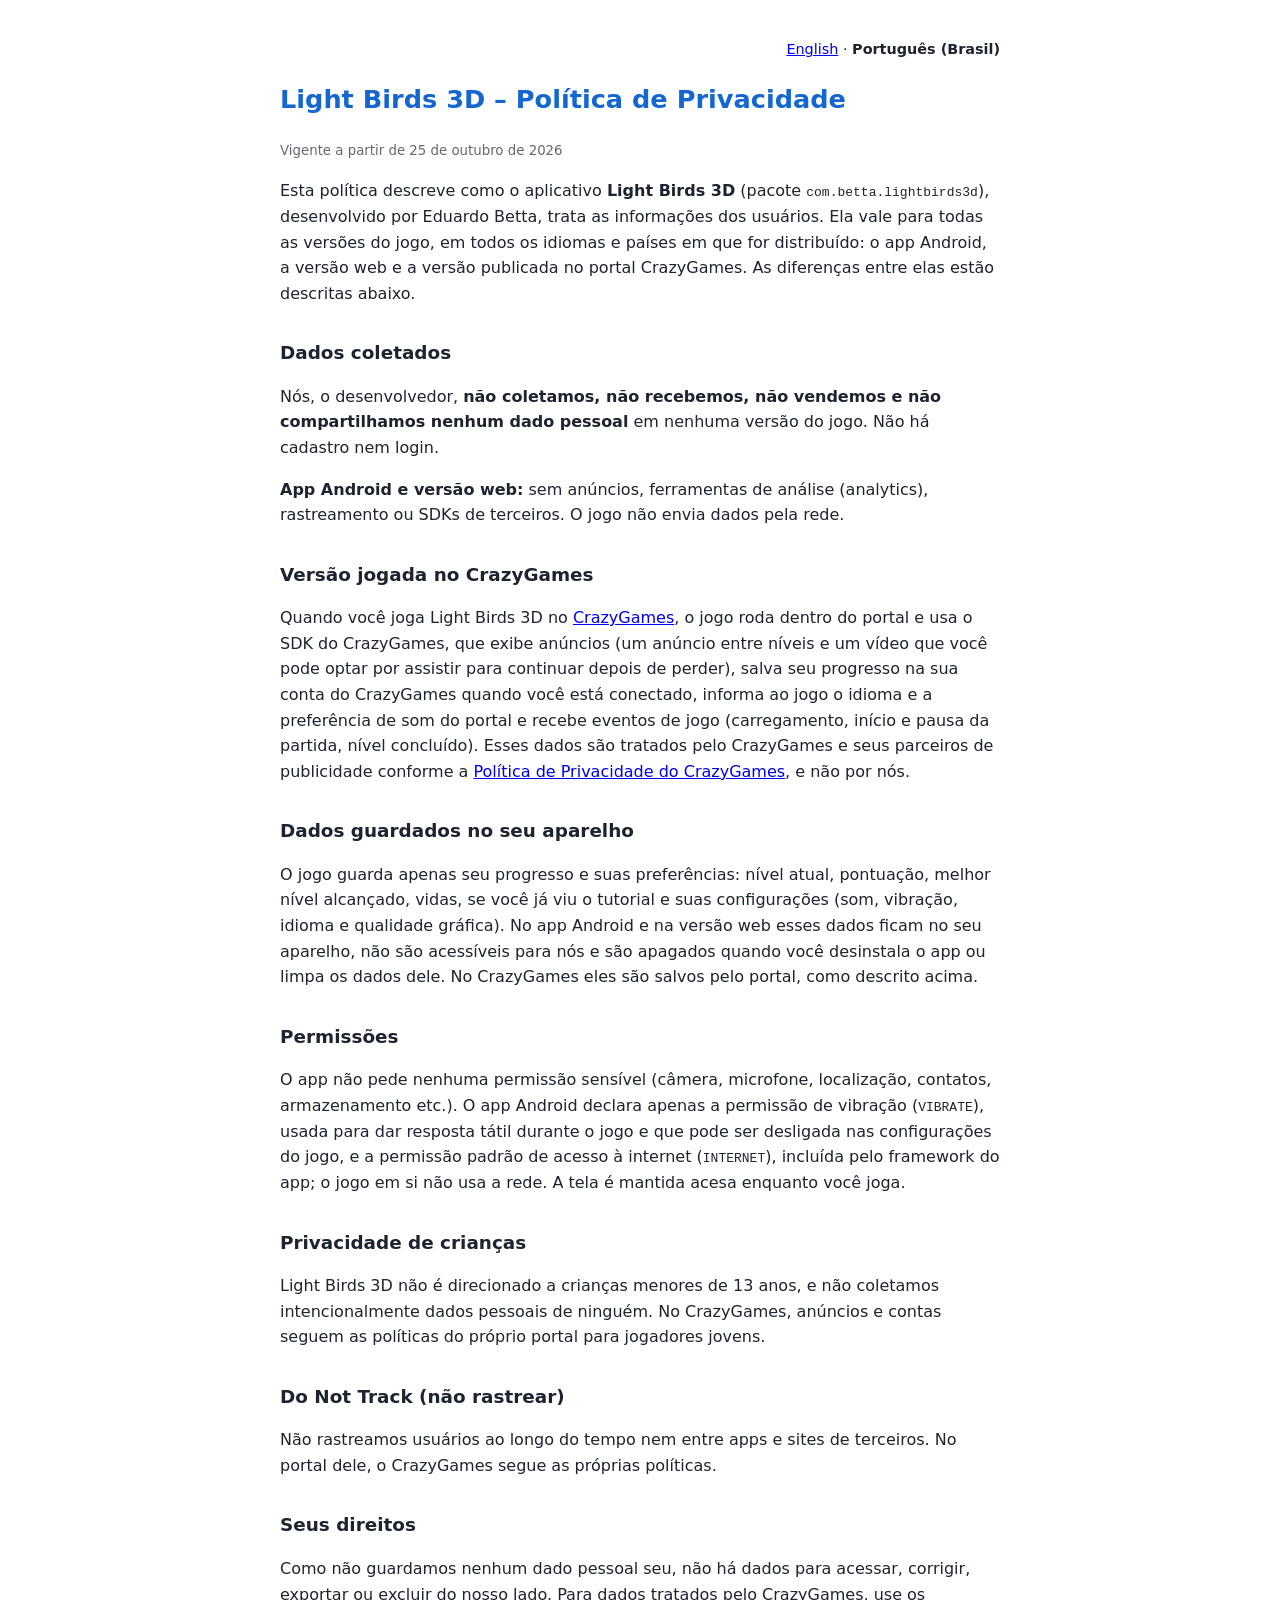
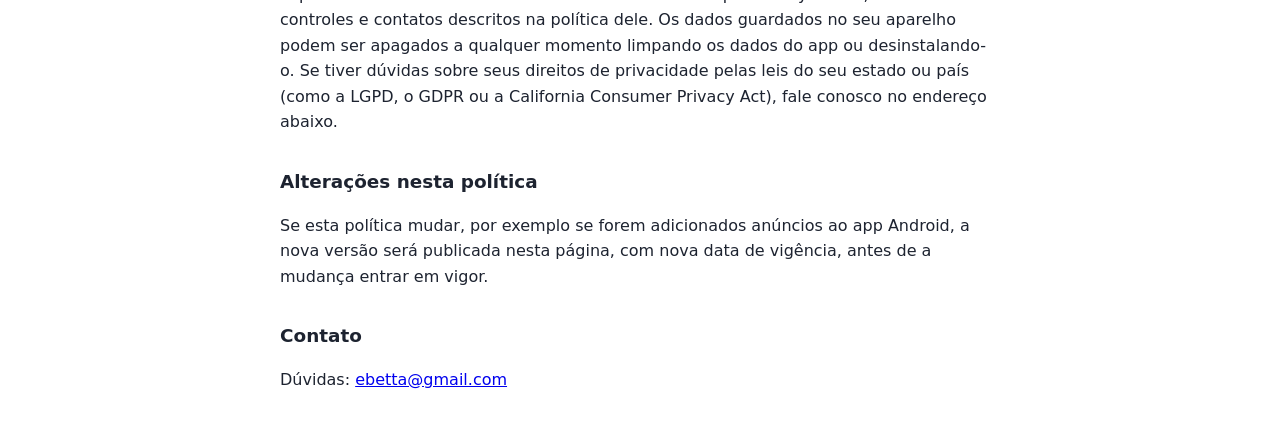
==== privacy-pt-BR.html @ 191fa33e "Política de privacidade do Light Birds 3D (inglês e português) Co-Authored-By: Claude Opus 5.5 <nore" ====
<!doctype html>
<html lang="pt-BR">
<head>
<meta charset="utf-8">
<meta name="viewport" content="width=device-width, initial-scale=1">
<title>Light Birds 3D – Política de Privacidade</title>
<link rel="alternate" hreflang="en" href="https://ebetta.github.io/lightbirds/privacy.html">
<link rel="alternate" hreflang="pt-BR" href="https://ebetta.github.io/lightbirds/privacy-pt-BR.html">
<link rel="alternate" hreflang="x-default" href="https://ebetta.github.io/lightbirds/privacy.html">
<style>
  body { font-family: system-ui, sans-serif; max-width: 720px; margin: 0 auto; padding: 24px 16px; line-height: 1.6; color: #1d2330; background: #fff; }
  h1 { color: #1466d1; font-size: 1.6rem; }
  h2 { font-size: 1.15rem; margin-top: 2rem; }
  small { color: #667; }
  .lang { text-align: right; font-size: 0.9rem; }
</style>
</head>
<body>
<p class="lang"><a href="privacy.html" hreflang="en" lang="en">English</a> · <strong>Português (Brasil)</strong></p>

<h1>Light Birds 3D – Política de Privacidade</h1>
<p><small>Vigente a partir de 25 de outubro de 2026</small></p>

<p>Esta política descreve como o aplicativo <strong>Light Birds 3D</strong> (pacote <code>com.betta.lightbirds3d</code>), desenvolvido por Eduardo Betta, trata as informações dos usuários. Ela vale para todas as versões do jogo, em todos os idiomas e países em que for distribuído: o app Android, a versão web e a versão publicada no portal CrazyGames. As diferenças entre elas estão descritas abaixo.</p>

<h2>Dados coletados</h2>
<p>Nós, o desenvolvedor, <strong>não coletamos, não recebemos, não vendemos e não compartilhamos nenhum dado pessoal</strong> em nenhuma versão do jogo. Não há cadastro nem login.</p>
<p><strong>App Android e versão web:</strong> sem anúncios, ferramentas de análise (analytics), rastreamento ou SDKs de terceiros. O jogo não envia dados pela rede.</p>

<h2>Versão jogada no CrazyGames</h2>
<p>Quando você joga Light Birds 3D no <a href="https://www.crazygames.com">CrazyGames</a>, o jogo roda dentro do portal e usa o SDK do CrazyGames, que exibe anúncios (um anúncio entre níveis e um vídeo que você pode optar por assistir para continuar depois de perder), salva seu progresso na sua conta do CrazyGames quando você está conectado, informa ao jogo o idioma e a preferência de som do portal e recebe eventos de jogo (carregamento, início e pausa da partida, nível concluído). Esses dados são tratados pelo CrazyGames e seus parceiros de publicidade conforme a <a href="https://www.crazygames.com/privacy-policy">Política de Privacidade do CrazyGames</a>, e não por nós.</p>

<h2>Dados guardados no seu aparelho</h2>
<p>O jogo guarda apenas seu progresso e suas preferências: nível atual, pontuação, melhor nível alcançado, vidas, se você já viu o tutorial e suas configurações (som, vibração, idioma e qualidade gráfica). No app Android e na versão web esses dados ficam no seu aparelho, não são acessíveis para nós e são apagados quando você desinstala o app ou limpa os dados dele. No CrazyGames eles são salvos pelo portal, como descrito acima.</p>

<h2>Permissões</h2>
<p>O app não pede nenhuma permissão sensível (câmera, microfone, localização, contatos, armazenamento etc.). O app Android declara apenas a permissão de vibração (<code>VIBRATE</code>), usada para dar resposta tátil durante o jogo e que pode ser desligada nas configurações do jogo, e a permissão padrão de acesso à internet (<code>INTERNET</code>), incluída pelo framework do app; o jogo em si não usa a rede. A tela é mantida acesa enquanto você joga.</p>

<h2>Privacidade de crianças</h2>
<p>Light Birds 3D não é direcionado a crianças menores de 13 anos, e não coletamos intencionalmente dados pessoais de ninguém. No CrazyGames, anúncios e contas seguem as políticas do próprio portal para jogadores jovens.</p>

<h2>Do Not Track (não rastrear)</h2>
<p>Não rastreamos usuários ao longo do tempo nem entre apps e sites de terceiros. No portal dele, o CrazyGames segue as próprias políticas.</p>

<h2>Seus direitos</h2>
<p>Como não guardamos nenhum dado pessoal seu, não há dados para acessar, corrigir, exportar ou excluir do nosso lado. Para dados tratados pelo CrazyGames, use os controles e contatos descritos na política dele. Os dados guardados no seu aparelho podem ser apagados a qualquer momento limpando os dados do app ou desinstalando-o. Se tiver dúvidas sobre seus direitos de privacidade pelas leis do seu estado ou país (como a LGPD, o GDPR ou a California Consumer Privacy Act), fale conosco no endereço abaixo.</p>

<h2>Alterações nesta política</h2>
<p>Se esta política mudar, por exemplo se forem adicionados anúncios ao app Android, a nova versão será publicada nesta página, com nova data de vigência, antes de a mudança entrar em vigor.</p>

<h2>Contato</h2>
<p>Dúvidas: <a href="mailto:ebetta@gmail.com">ebetta@gmail.com</a></p>
</body>
</html>
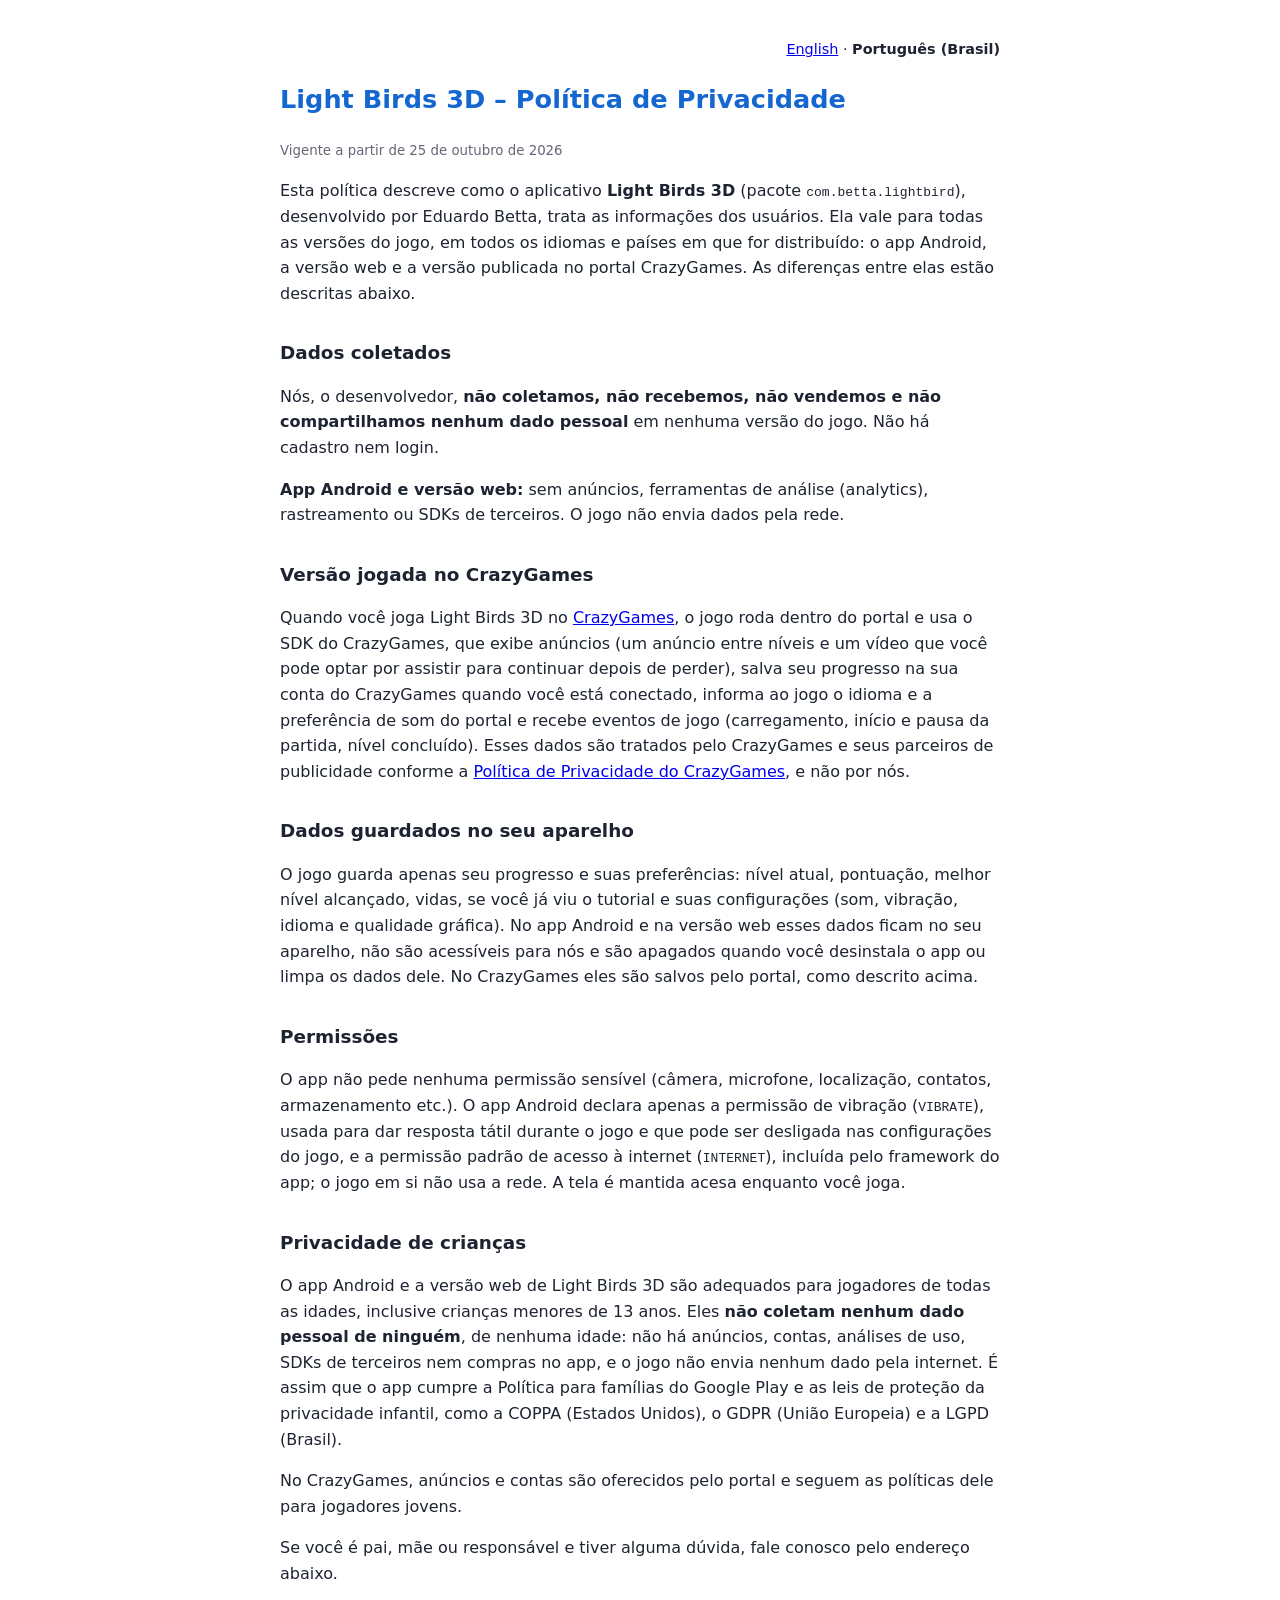
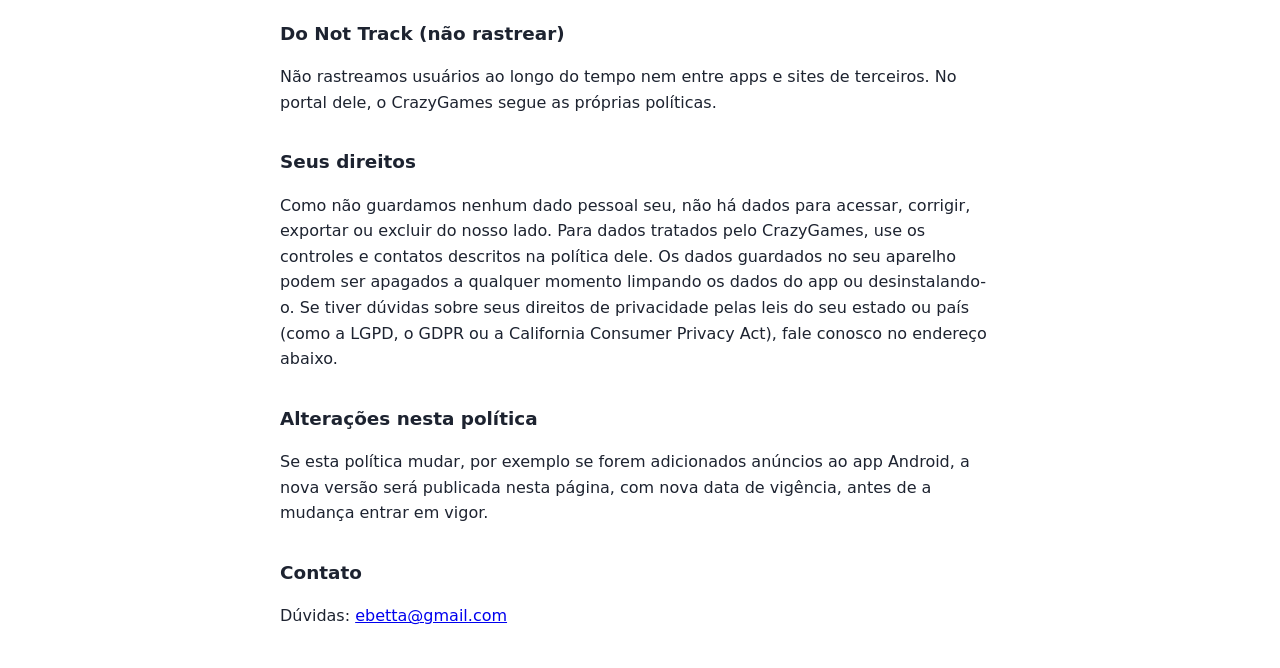
==== commit 5e3283ad: "Atualiza a política: pacote com.betta.lightbird e app para todas as idades O Light Birds 3D passou a" ====
--- a/privacy-pt-BR.html
+++ b/privacy-pt-BR.html
@@ -21,7 +21,7 @@
 <h1>Light Birds 3D – Política de Privacidade</h1>
 <p><small>Vigente a partir de 25 de outubro de 2026</small></p>
 
-<p>Esta política descreve como o aplicativo <strong>Light Birds 3D</strong> (pacote <code>com.betta.lightbirds3d</code>), desenvolvido por Eduardo Betta, trata as informações dos usuários. Ela vale para todas as versões do jogo, em todos os idiomas e países em que for distribuído: o app Android, a versão web e a versão publicada no portal CrazyGames. As diferenças entre elas estão descritas abaixo.</p>
+<p>Esta política descreve como o aplicativo <strong>Light Birds 3D</strong> (pacote <code>com.betta.lightbird</code>), desenvolvido por Eduardo Betta, trata as informações dos usuários. Ela vale para todas as versões do jogo, em todos os idiomas e países em que for distribuído: o app Android, a versão web e a versão publicada no portal CrazyGames. As diferenças entre elas estão descritas abaixo.</p>
 
 <h2>Dados coletados</h2>
 <p>Nós, o desenvolvedor, <strong>não coletamos, não recebemos, não vendemos e não compartilhamos nenhum dado pessoal</strong> em nenhuma versão do jogo. Não há cadastro nem login.</p>
@@ -37,7 +37,9 @@
 <p>O app não pede nenhuma permissão sensível (câmera, microfone, localização, contatos, armazenamento etc.). O app Android declara apenas a permissão de vibração (<code>VIBRATE</code>), usada para dar resposta tátil durante o jogo e que pode ser desligada nas configurações do jogo, e a permissão padrão de acesso à internet (<code>INTERNET</code>), incluída pelo framework do app; o jogo em si não usa a rede. A tela é mantida acesa enquanto você joga.</p>
 
 <h2>Privacidade de crianças</h2>
-<p>Light Birds 3D não é direcionado a crianças menores de 13 anos, e não coletamos intencionalmente dados pessoais de ninguém. No CrazyGames, anúncios e contas seguem as políticas do próprio portal para jogadores jovens.</p>
+<p>O app Android e a versão web de Light Birds 3D são adequados para jogadores de todas as idades, inclusive crianças menores de 13 anos. Eles <strong>não coletam nenhum dado pessoal de ninguém</strong>, de nenhuma idade: não há anúncios, contas, análises de uso, SDKs de terceiros nem compras no app, e o jogo não envia nenhum dado pela internet. É assim que o app cumpre a Política para famílias do Google Play e as leis de proteção da privacidade infantil, como a COPPA (Estados Unidos), o GDPR (União Europeia) e a LGPD (Brasil).</p>
+<p>No CrazyGames, anúncios e contas são oferecidos pelo portal e seguem as políticas dele para jogadores jovens.</p>
+<p>Se você é pai, mãe ou responsável e tiver alguma dúvida, fale conosco pelo endereço abaixo.</p>
 
 <h2>Do Not Track (não rastrear)</h2>
 <p>Não rastreamos usuários ao longo do tempo nem entre apps e sites de terceiros. No portal dele, o CrazyGames segue as próprias políticas.</p>
